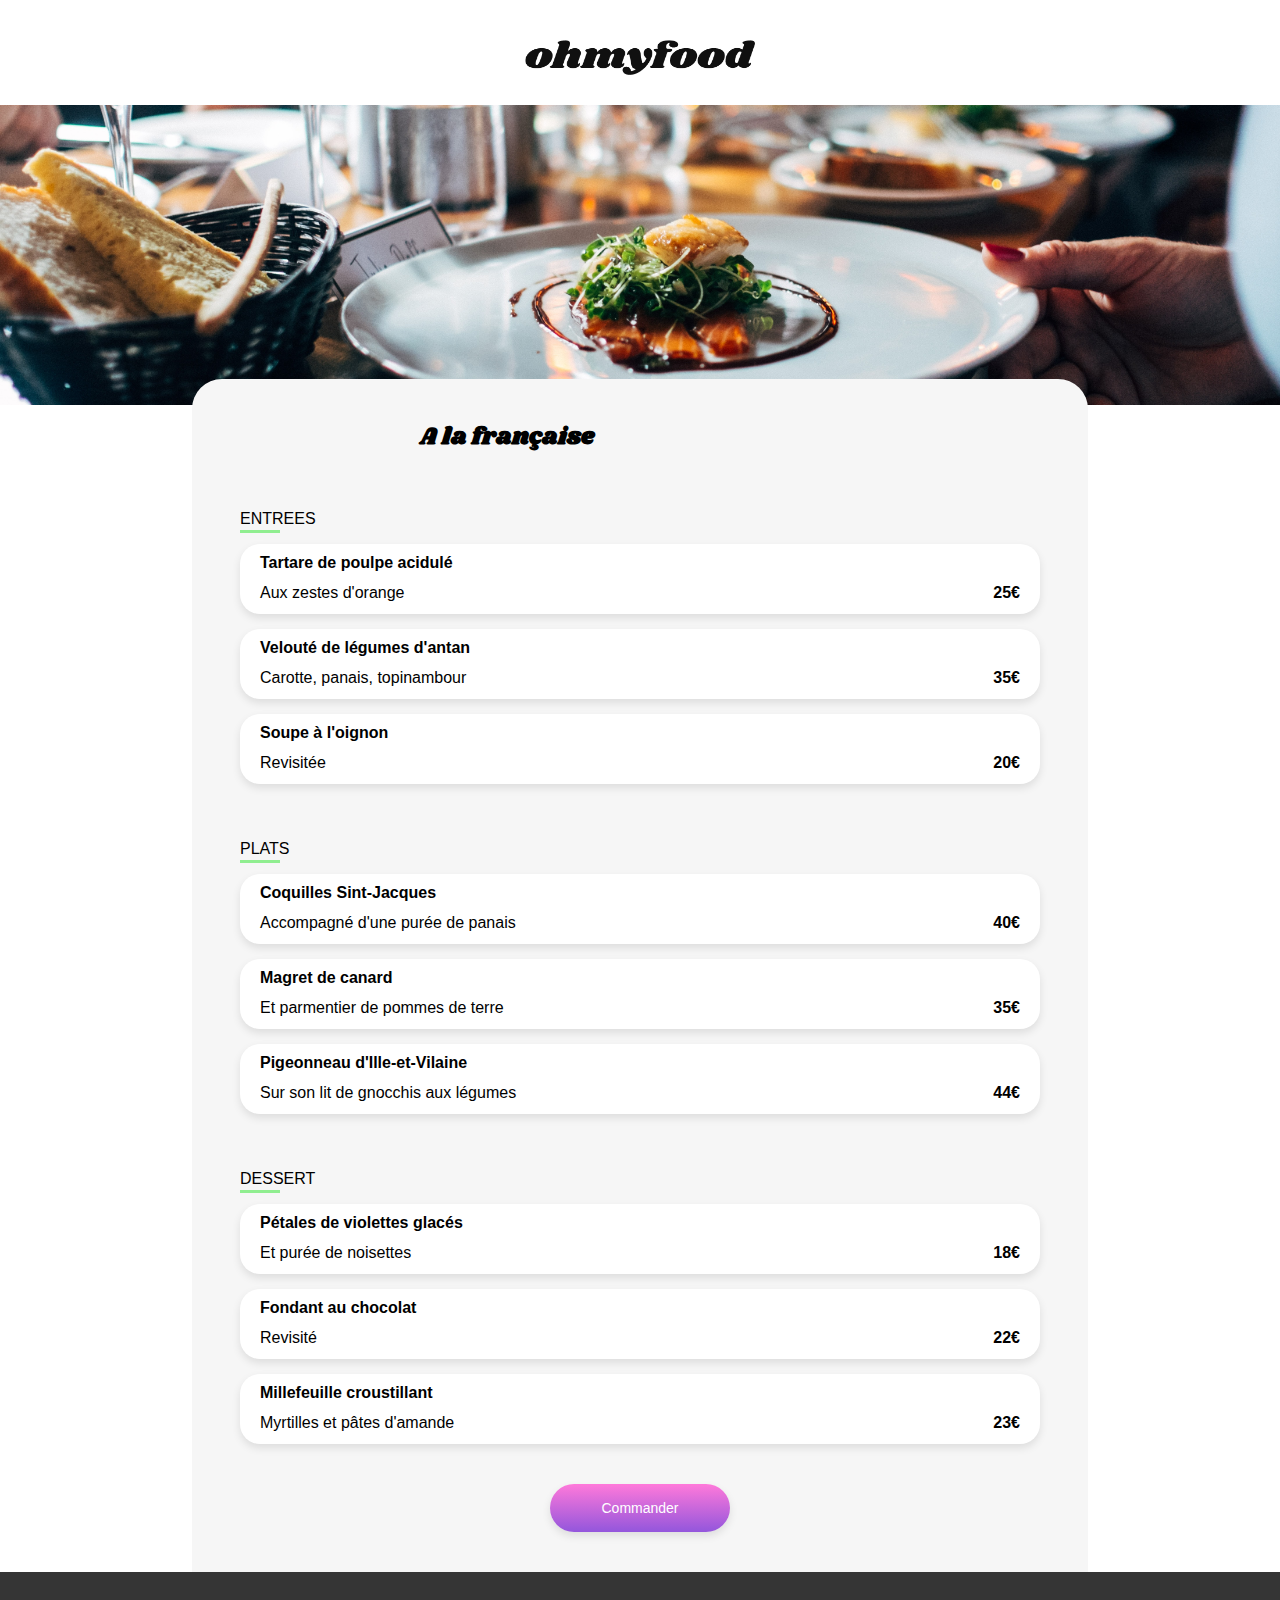
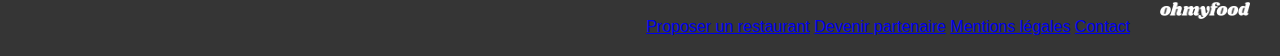
==== a-la-francaise.html @ 3325debd "Ajout des autres pages de restaurants" ====
<!DOCTYPE html>
<html lang="fr">
<head>
    <meta charset="UTF-8">
    <meta name="viewport" content="width=device-width, initial-scale=1.0">
    <title>Oh my food</title>
    <link rel="preconnect" href="https://fonts.googleapis.com">
    <link rel="preconnect" href="https://fonts.gstatic.com" crossorigin>
    <link href="https://fonts.googleapis.com/css2?family=Raleway:wght@400;500;700&display=swap" rel="stylesheet">
    <link rel="stylesheet" href="https://cdnjs.cloudflare.com/ajax/libs/font-awesome/6.2.1/css/all.min.css"
        integrity="sha512-MV7K8+y+gLIBoVD59lQIYicR65iaqukzvf/nwasF0nqhPay5w/9lJmVM2hMDcnK1OnMGCdVK+iQrJ7lzPJQd1w=="
        crossorigin="anonymous" referrerpolicy="no-referrer" />
    <link rel="stylesheet" href="./Sass/style.css">
    </head>
    <body>
    <header class="position-image">
        <div class="position-logo">
        <img class="image-fond"src="/images/myfood.png" alt="logo">
        </div>
      </header> 
      <div class="img-position">
        <img class="img-haut" src="/images/image.a.jpg"></img>
      </div> 
      <div class="centre">
      <main class="main">
      <section>
        <section>
        <div class="span">
            <div><h2 class="texte-menu">A la française</h2><span class="menu-page"><i class="fa-regular fa-heart coeur-vide_menu"></i><i class="fa-solid fa-heart coeur-rempli_menu"></i></span></div></div>
        <article>
            <p class="texte-avec-bordure">ENTREES</p>
            <div class="centre">
        <div class="fond-blanc-position">
        <div class="fond-blanc retard1">
            <h4 class="marge-h">Tartare de poulpe acidulé</h4>
            <div class="span marge-p"><p>Aux zestes d'orange</p><p class="marge-euro">25€</p></div>
            <div class="icone-check">
                <i class="fa-solid fa-circle-check"></i>
            </div>
        </div>
        <div class="fond-blanc retard1">
            <h4 class="marge-h">Velouté de légumes d'antan</h4>
            <div class="span marge-p"><p>Carotte, panais, topinambour</p><p class="marge-euro">35€</p></div>
            <div class="icone-check">
                <i class="fa-solid fa-circle-check"></i>
            </div>
        </div>
        <div class="fond-blanc retard1">
            <h4 class="marge-h">Soupe à l'oignon</h4>
            <div class="span marge-p"><p>Revisitée</p><p class="marge-euro">20€</p></div>
            <div class="icone-check">
                <i class="fa-solid fa-circle-check"></i>
            </div>
        </div>
    </div>
    </div>
</article>
        <article>
            <p class="texte-avec-bordure">PLATS</p>
            <div class="centre">
            <div class="fond-blanc-position">
            <div class="fond-blanc retard2">
                <h4 class="marge-h">Coquilles Sint-Jacques</h4>
                <div class="span marge-p"><p>Accompagné d'une purée de panais</p><p class="marge-euro">40€</p></div>
                <div class="icone-check">
                    <i class="fa-solid fa-circle-check"></i>
                </div>
            </div>
            <div class="fond-blanc retard2">
                <h4 class="marge-h">Magret de canard</h4>
                <div class="span marge-p"><p>Et parmentier de pommes de terre</p><p class="marge-euro">35€</p></div>
                <div class="icone-check">
                    <i class="fa-solid fa-circle-check"></i>
                </div>
            </div>
            <div class="fond-blanc retard2">
                <h4 class="marge-h">Pigeonneau d'Ille-et-Vilaine</h4>
                <div class="span marge-p"><p>Sur son lit de gnocchis aux légumes</p><p class="marge-euro">44€</p></div>
                <div class="icone-check">
                    <i class="fa-solid fa-circle-check"></i>
                </div>
            </div>
        </div>
    </div>
    </article>
        <article>
            <p class="texte-avec-bordure">DESSERT</p>
            <div class="centre">
            <div class="fond-blanc-position">
            <div class="fond-blanc retard3">
                <h4 class="marge-h">Pétales de violettes glacés</h4>
                <div class="span marge-p"> <p>Et purée de noisettes</p><p class="marge-euro">18€</p></div>
                <div class="icone-check">
                    <i class="fa-solid fa-circle-check"></i>
                </div>
            </div>
            <div class="fond-blanc retard3">
                <h4 class="marge-h">Fondant au chocolat</h4>
                <div class="span marge-p"> <p>Revisité</p><p class="marge-euro">22€</p></div>
                <div class="icone-check">
                    <i class="fa-solid fa-circle-check"></i>
                </div>
            </div>
            <div class="fond-blanc retard3">
                <h4 class="marge-h">Millefeuille croustillant</h4>
                <div class="span marge-p"> <p>Myrtilles et pâtes d'amande</p><p class="marge-euro">23€</p></div>
                <div class="icone-check">
                    <i class="fa-solid fa-circle-check"></i>
                </div>
            </div>
        </div>
    </div>
        <div class="position-btn-commander"><button class="btn-violet_menu">Commander</button></div>
    </section>
      </section>
      </main>
    </div>
      <footer class="footer">
        <img class="footer-logo" src="/images/myfood.png" alt="logo"></img>
        <nav>
        <i class="fa fa-cutlery"></i><a href="#">Proposer un restaurant</a>
        <i class="fa-solid fa-handshake-angle"></i><a href="#">Devenir partenaire</a>
        <a href="#">Mentions légales</a>
        <a href="#">Contact</a>
        </nav>
    </footer>
    </body>
</html>
---- Sass/style.css ----
@charset "UTF-8";
/*BODY*/
@import url("https://fonts.googleapis.com/css2?family=Lemon&family=Open+Sans:wght@300&family=Shrikhand&display=swap");
body {
  margin: 0;
  font-family: "Roboto", sans-serif;
}

/*SECTION*/
article {
  background-color: #f6f6f6;
}

.section-color {
  background-color: #f6f6f6;
  padding-top: 20px;
  padding-bottom: 1px;
}

.section-color h2 {
  max-width: 70%;
  white-space: normal;
  text-align: center;
  margin-left: auto;
  margin-right: auto;
}

.section-color p {
  max-width: 90%;
  white-space: normal;
  text-align: center;
  margin-left: auto;
  margin-right: auto;
}

/*FONCTIONNEMENT*/
.mot-fonctionnement {
  margin-top: 50px;
  margin-bottom: 30px;
  margin-left: 20px;
}

.btn-fonctionnement-position {
  display: flex;
  flex-direction: column;
  align-items: center;
  padding-bottom: 30px;
}

.btn-fonctionnement {
  display: flex;
  justify-content: center;
  align-items: center;
  gap: 20px;
  background-color: #F6F6F6;
  border-radius: 20px;
  margin-bottom: 25px;
  position: relative;
  box-shadow: 0px 4px 10px 0px rgba(0, 0, 0, 0.2509803922);
  height: 60px;
  width: 90%;
}

.btn-rond {
  width: 24px;
  height: 24px;
  border-radius: 50%;
  background-color: #9356DC;
  color: #FFFFFF;
  display: flex;
  justify-content: center;
  align-items: center;
  position: absolute;
  left: -12px;
}

.btn-fonctionnement-store {
  color: #9474FF;
}

/*RESTAURANTS*/
.fond-gris {
  background-color: #f6f6ff;
  display: flex;
  flex-direction: column;
  align-items: center;
  gap: 15px;
  margin-top: 15px;
}

.fond-restaurant-gris {
  background-color: #f6f6f6;
  padding: 20px;
}

.fond-restaurant {
  width: 90%;
  height: 235px;
  background-color: white;
  border-radius: 20px;
  position: relative;
}

.img-restaurant {
  width: 100%;
  height: 170px;
  border-top-left-radius: 10px;
  border-top-right-radius: 10px;
  -o-object-fit: cover;
     object-fit: cover;
}

.texte-restaurant-gras {
  font-weight: bold;
  margin-top: 7px;
  margin-left: 7px;
}

.texte-restaurant {
  margin-top: -10px;
  margin-left: 7px;
}

.titre-restaurant {
  margin-bottom: -5px;
}

.marge-ajustement {
  margin-bottom: 60px;
}

.nouveau {
  width: 80px;
  height: 22px;
  border-radius: 2px;
  color: #008766;
  background-color: #99E2D0;
  box-shadow: 0px 4px 10px 0px rgba(0, 0, 0, 0.2509803922);
  position: absolute;
  top: 15px;
  right: 15px;
  text-align: center;
  padding-top: 8px;
  font-weight: 600;
}

/*TABLETTE*/
/*DESKTOP*/
@media screen and (min-width: 1024px) {
  .btn {
    box-shadow: none;
  }
  .logo {
    padding: 30px;
  }
  .section-color h2 {
    font-size: 40px;
  }
  .section-color p {
    font-size: 20px;
  }
  h2 {
    margin-left: 180px;
  }
  .btn-fonctionnement-position {
    flex-direction: row;
    width: 80%;
    gap: 40px;
    margin-left: 200px;
  }
  .titre-restaurant {
    display: flex;
    flex-direction: column;
  }
  .fond-restaurant {
    width: 40%;
  }
  article .fond-gris {
    width: 80%;
    flex-direction: row;
    justify-content: space-around;
    margin-left: 140px;
    padding: 20px;
  }
  .marge-ajustement {
    margin-bottom: 0px;
  }
  .span-coeur {
    left: 470px;
  }
}
/*SECTION*/
@font-face {
  font-family: "Shrikhand";
  src: url("chemin/vers/votre-police/Shrikhand-Regular.ttf") format("truetype");
}
h2.texte-menu {
  font-family: "Shrikhand", sans-serif;
}

.img-haut {
  width: 100%;
  height: 300px;
  -o-object-fit: cover;
     object-fit: cover;
}

.fond-blanc {
  background-color: white;
  border-radius: 20px;
  width: 100%;
  height: 70px;
  box-shadow: 0 4px 8px rgba(0, 0, 0, 0.1);
  overflow: hidden;
  position: relative;
  animation: anim 1s linear forwards;
}

@media (max-width: 1024px) {
  .fond-blanc.retard2:hover h4,
  .fond-blanc.retard2:hover p,
  .fond-blanc.retard1:hover h4,
  .fond-blanc.retard1:hover p,
  .fond-blanc.retard3:hover h4,
  .fond-blanc.retard3:hover p {
    width: 150px;
    text-overflow: ellipsis;
    white-space: nowrap;
    overflow: hidden;
  }
}
.fond-blanc-position {
  display: flex;
  flex-direction: column;
  align-items: center;
  gap: 15px;
  margin-bottom: 40px;
}

.span {
  display: flex;
  align-items: center;
  justify-content: space-between;
  position: relative;
}

.marge-h {
  margin-top: 10px;
  margin-left: 20px;
}

.marge-p {
  margin-top: -25px;
  margin-left: 20px;
}

.marge-euro {
  margin-right: 20px;
  font-weight: bold;
}

.texte-avec-bordure {
  position: relative;
}

.texte-avec-bordure::after {
  content: "";
  position: absolute;
  top: 20px;
  left: 0;
  width: 5%;
  border-bottom: 3px solid lightgreen; /* Bordure solide de couleur noire */
}

@keyframes fadeIn {
  0% {
    opacity: 0;
    transform: translateY(20px);
  }
  100% {
    opacity: 1;
    transform: translateY(0);
  }
}
.retard1,
.retard2,
.retard3,
.retard4 .retard5 .retard6 .retard7 .retard8 {
  opacity: 0;
  transform: translateY(20px);
  animation: fadeIn 0.5s ease-in-out;
}

/* Ajoutez un délai différent pour chaque élément retardé */
.retard1 {
  animation-delay: 0.3s;
}

.retard2 {
  animation-delay: 0.6s;
}

.retard3 {
  animation-delay: 0.9s;
}

.retard4 {
  animation-delay: 1s;
}

/* Déclenchez l'animation lorsque l'élément devient visible */
.retard1,
.retard2,
.retard3,
.retard4 {
  opacity: 1;
  transform: translateY(0);
}

.main {
  display: flex;
  justify-content: center;
  background-color: #f6f6f6;
  position: relative;
  border-radius: 30px 30px 0 0;
  z-index: 1;
}

.position-btn-commander {
  display: flex;
  align-items: center;
  flex-direction: column;
}

.img-position {
  position: relative;
  top: 30px;
}

/*ANIMATION VALIDE*/
.icone-check {
  opacity: 0;
  display: flex;
  background-color: #99E2D0;
  border-radius: 0px 15px 15px 0px;
  position: absolute;
  right: 0px;
  bottom: 0px;
  width: 84px;
  height: 72px;
  transition: opacity 0.3s;
  align-items: center;
  justify-content: center;
  align-content: center;
  flex-direction: column-reverse;
  flex-wrap: wrap;
}

.fond-blanc:hover .icone-check {
  opacity: 1;
}

.icone-check .fa-circle-check {
  color: #99E2D0;
  background-color: white;
  -webkit-background-clip: text;
  -webkit-text-fill-color: transparent;
}

/*TABLETTE*/
/*DESKTOP*/
@media screen and (min-width: 1024px) {
  .main {
    width: 70%;
    display: flex;
  }
  .fond-blanc-position {
    width: 800px;
  }
  .centre {
    display: flex;
    justify-content: center;
  }
  h2.texte-menu {
    margin-top: 40px;
    margin-bottom: 40px;
  }
  .ajustement-span {
    margin-top: 20px;
  }
}
.position-image {
  position: relative;
  top: 20px;
}

.image-fond {
  width: 230px;
  height: 35px;
  padding: 20px;
}

.position-logo {
  display: flex;
  justify-content: center;
}

.logo {
  display: flex;
  justify-content: center;
}

.marge-logo {
  margin-right: 15px;
}

.img {
  width: 190px;
  height: 30px;
}

.btn {
  width: 100%;
  height: 40px;
  border: transparent;
  font-weight: bold;
  background-color: #eaeaea;
  box-shadow: 0px 4px 10px 0px rgba(0, 0, 0, 0.2509803922);
}

.btn-violet-position {
  display: flex;
  justify-content: center;
  margin-top: 30px;
  margin-bottom: 35px;
}

.btn-violet {
  color: white;
  background: linear-gradient(#FF79DA, #9356DC);
  box-shadow: 0 4px 8px rgba(0, 0, 0, 0.1);
  cursor: pointer;
  border: 1px;
  border-radius: 20px;
  height: 45px;
  width: 190px;
  font-size: 14px;
  font-weight: 500;
  transition-property: transform, box-shadow;
}
.btn-violet:hover {
  transform: scale(1);
  filter: brightness(1.1);
  box-shadow: 0 12px 24px rgba(0, 0, 0, 0.3);
  transition: 0.5s;
}

.btn-violet_menu {
  color: white;
  background: linear-gradient(#FF79DA, #9356DC);
  box-shadow: 0 4px 8px rgba(0, 0, 0, 0.1);
  border: 1px;
  border-radius: 25px;
  height: 48px;
  width: 180px;
  font-size: 14px;
  transition-property: transform;
  margin-bottom: 40px;
}
.btn-violet_menu:hover {
  transform: scale(1);
  filter: brightness(1.1);
  box-shadow: 0 12px 24px rgba(0, 0, 0, 0.3);
  transition: 0.5s;
}

.footer {
  background-color: #353535;
  padding: 8px;
  display: flex;
  flex-direction: column;
  justify-content: space-between;
}
.footer-logo {
  filter: brightness(0) invert(1);
  width: 90px;
  height: 17px;
  margin-bottom: 10px;
  padding: 10px;
  margin-top: 30px;
}
.footer_affichage {
  display: flex;
  align-items: center;
  color: #FFFFFF;
  height: 25px;
  gap: 10px;
}

.nav-link {
  text-decoration: none;
  color: white;
  margin-bottom: 25px;
  margin-left: 30px;
}

/*TABLETTE*/
@media (min-width: 769px) and (max-width: 1023px) {
  .footer {
    flex-direction: row;
    justify-content: flex-end;
    align-items: flex-end;
    /* Autres styles pour la tablette */
  }
}
/* DESKTOP */
@media screen and (min-width: 1024px) {
  .footer {
    flex-direction: row;
    justify-content: flex-end;
    align-items: flex-end;
    padding: 20px;
    /* Autres styles pour le bureau */
  }
  .footer-logo {
    order: 5;
    margin: 0px 0px 7px 20px;
    /* Autres styles pour le bureau spécifiquement pour .footer-logo */
  }
}
.coeur-rempli {
  opacity: 0;
  position: absolute;
  font-size: 25px;
  right: 50px;
  bottom: 20px;
}

.coeur-vide {
  opacity: 1;
  position: absolute;
  font-size: 25px;
  right: 50px;
  bottom: 20px;
}

.span-coeur:hover .coeur-vide {
  opacity: 0;
}

.span-coeur:hover .coeur-rempli {
  opacity: 1;
  color: #9747FF;
}

.tasse {
  position: absolute;
  height: 140px;
  width: 180px;
  border: 6px solid purple;
  top: 50%;
  left: 45%;
  border-radius: 0px 0px 70px 70px;
  background: url(/images/coffee.png);
  box-shadow: 0px 0px 0px 6px black;
  background-repeat: repeat-x;
  background-position: 0px 140px;
  animation: fadeInAndOut 1s forwards, fillAndLoader 2.5s infinite, spin 1.2s linear infinite;
  opacity: 0;
}

@keyframes fadeInAndOut {
  0% {
    opacity: 1;
  }
  80% {
    opacity: 1;
  }
  100% {
    opacity: 0;
    display: none;
  }
}
@keyframes fillAndLoader {
  0%, 100% {
    background-position: 0px 140px;
    opacity: 1;
  }
  20% {
    background-position: -450px 100px;
    opacity: 0.5;
  }
  40% {
    background-position: -900px 50px;
    opacity: 1;
  }
  80% {
    background-position: -1350px -40px;
    opacity: 0.5;
  }
  100% {
    background-position: 0px 140px;
    opacity: 1;
  }
}
.poignee {
  height: 70px;
  width: 40px;
  background-color: transparent;
  border: 6px solid black;
  position: relative;
  left: 186px;
  top: 2px;
  border-radius: 0px 25px 80px 0px;
}

@keyframes spin {
  0% {
    transform: rotate(0deg);
  }
  100% {
    transform: rotate(360deg);
  }
}
.menu-page {
  position: relative;
}

.coeur-rempli_menu {
  opacity: 0;
  position: absolute;
  font-size: 25px;
  left: 240px;
  bottom: 20px;
}

.coeur-vide_menu {
  opacity: 1;
  position: absolute;
  font-size: 25px;
  left: 240px;
  bottom: 20px;
}

.span-coeur:hover .coeur-vide_menu {
  opacity: 0;
}

.span-coeur:hover .coeur-rempli_menu {
  opacity: 1;
  color: #9747FF;
}

/*DESKTOP*/
@media screen and (min-width: 1024px) {
  .coeur-rempli_menu {
    left: 450px;
    bottom: 45px;
  }
  .coeur-vide_menu {
    left: 450px;
    bottom: 45px;
  }
}/*# sourceMappingURL=style.css.map */
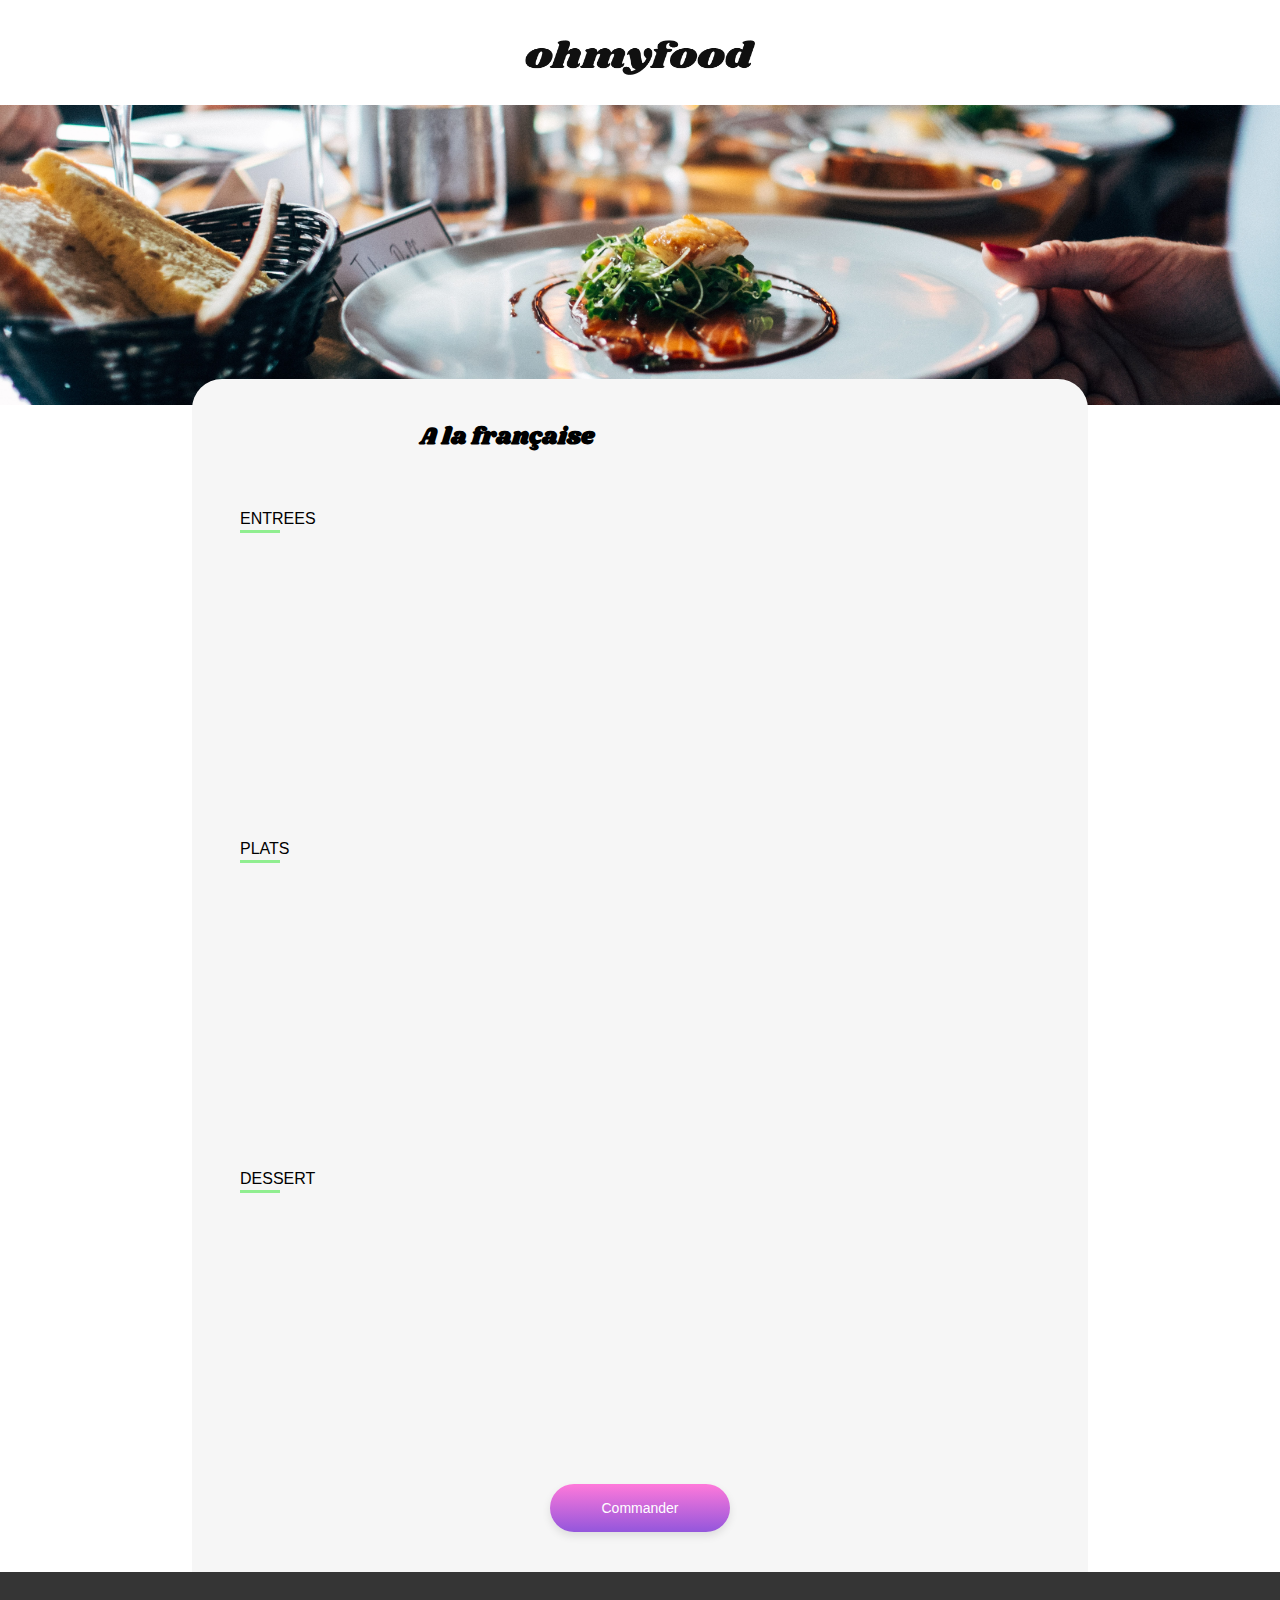
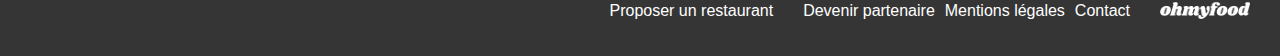
==== commit b7bc752f: "Modification du loader" ====
--- a/a-la-francaise.html
+++ b/a-la-francaise.html
@@ -1,5 +1,6 @@
 <!DOCTYPE html>
 <html lang="fr">
+
 <head>
     <meta charset="UTF-8">
     <meta name="viewport" content="width=device-width, initial-scale=1.0">
@@ -11,118 +12,154 @@
         integrity="sha512-MV7K8+y+gLIBoVD59lQIYicR65iaqukzvf/nwasF0nqhPay5w/9lJmVM2hMDcnK1OnMGCdVK+iQrJ7lzPJQd1w=="
         crossorigin="anonymous" referrerpolicy="no-referrer" />
     <link rel="stylesheet" href="./Sass/style.css">
-    </head>
-    <body>
+</head>
+
+<body>
     <header class="position-image">
         <div class="position-logo">
-        <img class="image-fond"src="/images/myfood.png" alt="logo">
+            <img class="image-fond" src="./images/myfood.png" alt="logo">
         </div>
-      </header> 
-      <div class="img-position">
-        <img class="img-haut" src="/images/image.a.jpg"></img>
-      </div> 
-      <div class="centre">
-      <main class="main">
-      <section>
-        <section>
-        <div class="span">
-            <div><h2 class="texte-menu">A la française</h2><span class="menu-page"><i class="fa-regular fa-heart coeur-vide_menu"></i><i class="fa-solid fa-heart coeur-rempli_menu"></i></span></div></div>
-        <article>
-            <p class="texte-avec-bordure">ENTREES</p>
-            <div class="centre">
-        <div class="fond-blanc-position">
-        <div class="fond-blanc retard1">
-            <h4 class="marge-h">Tartare de poulpe acidulé</h4>
-            <div class="span marge-p"><p>Aux zestes d'orange</p><p class="marge-euro">25€</p></div>
-            <div class="icone-check">
-                <i class="fa-solid fa-circle-check"></i>
-            </div>
+    </header>
+    <div class="img-position">
+        <img class="img-haut" src="./images/image.a.jpg"></img>
+    </div>
+    <div class="centre">
+        <main class="main">
+            <section>
+                <section>
+                    <div class="span">
+                        <div>
+                            <h2 class="texte-menu">A la française</h2><span class="menu-page"><i
+                                    class="fa-regular fa-heart coeur-vide_menu"></i><i
+                                    class="fa-solid fa-heart coeur-rempli_menu"></i></span>
+                        </div>
+                    </div>
+                    <article>
+                        <p class="texte-avec-bordure">ENTREES</p>
+                        <div class="centre">
+                            <div class="fond-blanc-position">
+                                <div class="fond-blanc retard1">
+                                    <h4 class="marge-h">Tartare de poulpe acidulé</h4>
+                                    <div class="span marge-p">
+                                        <p>Aux zestes d'orange</p>
+                                        <p class="marge-euro">25€</p>
+                                    </div>
+                                    <div class="icone-check">
+                                        <i class="fa-solid fa-circle-check"></i>
+                                    </div>
+                                </div>
+                                <div class="fond-blanc retard1">
+                                    <h4 class="marge-h">Velouté de légumes d'antan</h4>
+                                    <div class="span marge-p">
+                                        <p>Carotte, panais, topinambour</p>
+                                        <p class="marge-euro">35€</p>
+                                    </div>
+                                    <div class="icone-check">
+                                        <i class="fa-solid fa-circle-check"></i>
+                                    </div>
+                                </div>
+                                <div class="fond-blanc retard1">
+                                    <h4 class="marge-h">Soupe à l'oignon</h4>
+                                    <div class="span marge-p">
+                                        <p>Revisitée</p>
+                                        <p class="marge-euro">20€</p>
+                                    </div>
+                                    <div class="icone-check">
+                                        <i class="fa-solid fa-circle-check"></i>
+                                    </div>
+                                </div>
+                            </div>
+                        </div>
+                    </article>
+                    <article>
+                        <p class="texte-avec-bordure">PLATS</p>
+                        <div class="centre">
+                            <div class="fond-blanc-position">
+                                <div class="fond-blanc retard2">
+                                    <h4 class="marge-h">Coquilles Sint-Jacques</h4>
+                                    <div class="span marge-p">
+                                        <p>Accompagné d'une purée de panais</p>
+                                        <p class="marge-euro">40€</p>
+                                    </div>
+                                    <div class="icone-check">
+                                        <i class="fa-solid fa-circle-check"></i>
+                                    </div>
+                                </div>
+                                <div class="fond-blanc retard2">
+                                    <h4 class="marge-h">Magret de canard</h4>
+                                    <div class="span marge-p">
+                                        <p>Et parmentier de pommes de terre</p>
+                                        <p class="marge-euro">35€</p>
+                                    </div>
+                                    <div class="icone-check">
+                                        <i class="fa-solid fa-circle-check"></i>
+                                    </div>
+                                </div>
+                                <div class="fond-blanc retard2">
+                                    <h4 class="marge-h">Pigeonneau d'Ille-et-Vilaine</h4>
+                                    <div class="span marge-p">
+                                        <p>Sur son lit de gnocchis aux légumes</p>
+                                        <p class="marge-euro">44€</p>
+                                    </div>
+                                    <div class="icone-check">
+                                        <i class="fa-solid fa-circle-check"></i>
+                                    </div>
+                                </div>
+                            </div>
+                        </div>
+                    </article>
+                    <article>
+                        <p class="texte-avec-bordure">DESSERT</p>
+                        <div class="centre">
+                            <div class="fond-blanc-position">
+                                <div class="fond-blanc retard3">
+                                    <h4 class="marge-h">Pétales de violettes glacés</h4>
+                                    <div class="span marge-p">
+                                        <p>Et purée de noisettes</p>
+                                        <p class="marge-euro">18€</p>
+                                    </div>
+                                    <div class="icone-check">
+                                        <i class="fa-solid fa-circle-check"></i>
+                                    </div>
+                                </div>
+                                <div class="fond-blanc retard3">
+                                    <h4 class="marge-h">Fondant au chocolat</h4>
+                                    <div class="span marge-p">
+                                        <p>Revisité</p>
+                                        <p class="marge-euro">22€</p>
+                                    </div>
+                                    <div class="icone-check">
+                                        <i class="fa-solid fa-circle-check"></i>
+                                    </div>
+                                </div>
+                                <div class="fond-blanc retard3">
+                                    <h4 class="marge-h">Millefeuille croustillant</h4>
+                                    <div class="span marge-p">
+                                        <p>Myrtilles et pâtes d'amande</p>
+                                        <p class="marge-euro">23€</p>
+                                    </div>
+                                    <div class="icone-check">
+                                        <i class="fa-solid fa-circle-check"></i>
+                                    </div>
+                                </div>
+                            </div>
+                        </div>
+                        <div class="position-btn-commander"><button class="btn-violet_menu">Commander</button></div>
+                </section>
+            </section>
+        </main>
+    </div>
+    <footer class="footer">
+        <img class="footer-logo" src="./images/myfood.png" alt="logo"></img>
+        <div class="footer_affichage">
+            <span><i class="fa fa-cutlery nav-link"></i></span><a href="#" class="nav-link">Proposer un restaurant</a>
         </div>
-        <div class="fond-blanc retard1">
-            <h4 class="marge-h">Velouté de légumes d'antan</h4>
-            <div class="span marge-p"><p>Carotte, panais, topinambour</p><p class="marge-euro">35€</p></div>
-            <div class="icone-check">
-                <i class="fa-solid fa-circle-check"></i>
-            </div>
-        </div>
-        <div class="fond-blanc retard1">
-            <h4 class="marge-h">Soupe à l'oignon</h4>
-            <div class="span marge-p"><p>Revisitée</p><p class="marge-euro">20€</p></div>
-            <div class="icone-check">
-                <i class="fa-solid fa-circle-check"></i>
-            </div>
-        </div>
-    </div>
-    </div>
-</article>
-        <article>
-            <p class="texte-avec-bordure">PLATS</p>
-            <div class="centre">
-            <div class="fond-blanc-position">
-            <div class="fond-blanc retard2">
-                <h4 class="marge-h">Coquilles Sint-Jacques</h4>
-                <div class="span marge-p"><p>Accompagné d'une purée de panais</p><p class="marge-euro">40€</p></div>
-                <div class="icone-check">
-                    <i class="fa-solid fa-circle-check"></i>
-                </div>
-            </div>
-            <div class="fond-blanc retard2">
-                <h4 class="marge-h">Magret de canard</h4>
-                <div class="span marge-p"><p>Et parmentier de pommes de terre</p><p class="marge-euro">35€</p></div>
-                <div class="icone-check">
-                    <i class="fa-solid fa-circle-check"></i>
-                </div>
-            </div>
-            <div class="fond-blanc retard2">
-                <h4 class="marge-h">Pigeonneau d'Ille-et-Vilaine</h4>
-                <div class="span marge-p"><p>Sur son lit de gnocchis aux légumes</p><p class="marge-euro">44€</p></div>
-                <div class="icone-check">
-                    <i class="fa-solid fa-circle-check"></i>
-                </div>
-            </div>
-        </div>
-    </div>
-    </article>
-        <article>
-            <p class="texte-avec-bordure">DESSERT</p>
-            <div class="centre">
-            <div class="fond-blanc-position">
-            <div class="fond-blanc retard3">
-                <h4 class="marge-h">Pétales de violettes glacés</h4>
-                <div class="span marge-p"> <p>Et purée de noisettes</p><p class="marge-euro">18€</p></div>
-                <div class="icone-check">
-                    <i class="fa-solid fa-circle-check"></i>
-                </div>
-            </div>
-            <div class="fond-blanc retard3">
-                <h4 class="marge-h">Fondant au chocolat</h4>
-                <div class="span marge-p"> <p>Revisité</p><p class="marge-euro">22€</p></div>
-                <div class="icone-check">
-                    <i class="fa-solid fa-circle-check"></i>
-                </div>
-            </div>
-            <div class="fond-blanc retard3">
-                <h4 class="marge-h">Millefeuille croustillant</h4>
-                <div class="span marge-p"> <p>Myrtilles et pâtes d'amande</p><p class="marge-euro">23€</p></div>
-                <div class="icone-check">
-                    <i class="fa-solid fa-circle-check"></i>
-                </div>
-            </div>
-        </div>
-    </div>
-        <div class="position-btn-commander"><button class="btn-violet_menu">Commander</button></div>
-    </section>
-      </section>
-      </main>
-    </div>
-      <footer class="footer">
-        <img class="footer-logo" src="/images/myfood.png" alt="logo"></img>
-        <nav>
-        <i class="fa fa-cutlery"></i><a href="#">Proposer un restaurant</a>
-        <i class="fa-solid fa-handshake-angle"></i><a href="#">Devenir partenaire</a>
-        <a href="#">Mentions légales</a>
-        <a href="#">Contact</a>
-        </nav>
+        <div class="footer_affichage"><span><i class="fa-solid fa-handshake-angle nav-link"></i></span><a href="#"
+                class="nav-link">Devenir partenaire</a></div>
+        <div class="footer_affichage"> <a href="#" class="nav-link">Mentions légales</a></div>
+        <div class="footer_affichage"><a href="#" class="nav-link">Contact</a></div>
+
     </footer>
-    </body>
+</body>
+
 </html>--- a/Sass/style.css
+++ b/Sass/style.css
@@ -272,6 +272,14 @@
   border-bottom: 3px solid lightgreen; /* Bordure solide de couleur noire */
 }
 
+.retard1,
+.retard2,
+.retard3 {
+  opacity: 0;
+  transform: translateY(20px);
+  animation: fadeIn 0.5s ease-in-out forwards;
+}
+
 @keyframes fadeIn {
   0% {
     opacity: 0;
@@ -282,39 +290,17 @@
     transform: translateY(0);
   }
 }
-.retard1,
-.retard2,
-.retard3,
-.retard4 .retard5 .retard6 .retard7 .retard8 {
-  opacity: 0;
-  transform: translateY(20px);
-  animation: fadeIn 0.5s ease-in-out;
-}
-
 /* Ajoutez un délai différent pour chaque élément retardé */
 .retard1 {
-  animation-delay: 0.3s;
+  animation-delay: 0.2s;
 }
 
 .retard2 {
-  animation-delay: 0.6s;
+  animation-delay: 0.9s;
 }
 
 .retard3 {
-  animation-delay: 0.9s;
-}
-
-.retard4 {
-  animation-delay: 1s;
-}
-
-/* Déclenchez l'animation lorsque l'élément devient visible */
-.retard1,
-.retard2,
-.retard3,
-.retard4 {
-  opacity: 1;
-  transform: translateY(0);
+  animation-delay: 1.5s;
 }
 
 .main {
@@ -344,11 +330,11 @@
   background-color: #99E2D0;
   border-radius: 0px 15px 15px 0px;
   position: absolute;
-  right: 0px;
+  right: -50px;
   bottom: 0px;
   width: 84px;
   height: 72px;
-  transition: opacity 0.3s;
+  transition: opacity 0.3s, right 0.5s ease-in-out; /* Ajout de la transition pour la propriété "right" */
   align-items: center;
   justify-content: center;
   align-content: center;
@@ -358,6 +344,7 @@
 
 .fond-blanc:hover .icone-check {
   opacity: 1;
+  right: 0;
 }
 
 .icone-check .fa-circle-check {
@@ -501,7 +488,7 @@
   text-decoration: none;
   color: white;
   margin-bottom: 25px;
-  margin-left: 30px;
+  margin-left: 10px;
 }
 
 /*TABLETTE*/
@@ -553,75 +540,6 @@
   color: #9747FF;
 }
 
-.tasse {
-  position: absolute;
-  height: 140px;
-  width: 180px;
-  border: 6px solid purple;
-  top: 50%;
-  left: 45%;
-  border-radius: 0px 0px 70px 70px;
-  background: url(/images/coffee.png);
-  box-shadow: 0px 0px 0px 6px black;
-  background-repeat: repeat-x;
-  background-position: 0px 140px;
-  animation: fadeInAndOut 1s forwards, fillAndLoader 2.5s infinite, spin 1.2s linear infinite;
-  opacity: 0;
-}
-
-@keyframes fadeInAndOut {
-  0% {
-    opacity: 1;
-  }
-  80% {
-    opacity: 1;
-  }
-  100% {
-    opacity: 0;
-    display: none;
-  }
-}
-@keyframes fillAndLoader {
-  0%, 100% {
-    background-position: 0px 140px;
-    opacity: 1;
-  }
-  20% {
-    background-position: -450px 100px;
-    opacity: 0.5;
-  }
-  40% {
-    background-position: -900px 50px;
-    opacity: 1;
-  }
-  80% {
-    background-position: -1350px -40px;
-    opacity: 0.5;
-  }
-  100% {
-    background-position: 0px 140px;
-    opacity: 1;
-  }
-}
-.poignee {
-  height: 70px;
-  width: 40px;
-  background-color: transparent;
-  border: 6px solid black;
-  position: relative;
-  left: 186px;
-  top: 2px;
-  border-radius: 0px 25px 80px 0px;
-}
-
-@keyframes spin {
-  0% {
-    transform: rotate(0deg);
-  }
-  100% {
-    transform: rotate(360deg);
-  }
-}
 .menu-page {
   position: relative;
 }
@@ -642,11 +560,11 @@
   bottom: 20px;
 }
 
-.span-coeur:hover .coeur-vide_menu {
+.span:hover .coeur-vide_menu {
   opacity: 0;
 }
 
-.span-coeur:hover .coeur-rempli_menu {
+.span:hover .coeur-rempli_menu {
   opacity: 1;
   color: #9747FF;
 }
@@ -661,4 +579,48 @@
     left: 450px;
     bottom: 45px;
   }
+}
+.loader {
+  position: fixed;
+  height: 100%;
+  width: 100%;
+  z-index: 1000;
+  background-color: white;
+  display: flex;
+  justify-content: center;
+  align-items: center;
+  animation: loader 0.5s ease-out;
+  animation-delay: 1.2s;
+  animation-fill-mode: both;
+}
+
+.loader_rond {
+  border: 20px solid #9356DC;
+  border-top: 20px solid black;
+  border-bottom: 20px solid black;
+  border-radius: 70%;
+  width: 150px;
+  height: 150px;
+  animation: spin 1.2s linear infinite;
+}
+
+@keyframes loader {
+  0% {
+    opacity: 1;
+  }
+  50% {
+    opacity: 0.5;
+  }
+  100% {
+    opacity: 0;
+    z-index: -1000;
+  }
+}
+@keyframes spin {
+  0% {
+    transform: rotate(0deg);
+  }
+  100% {
+    transform: rotate(360deg);
+  }
 }/*# sourceMappingURL=style.css.map */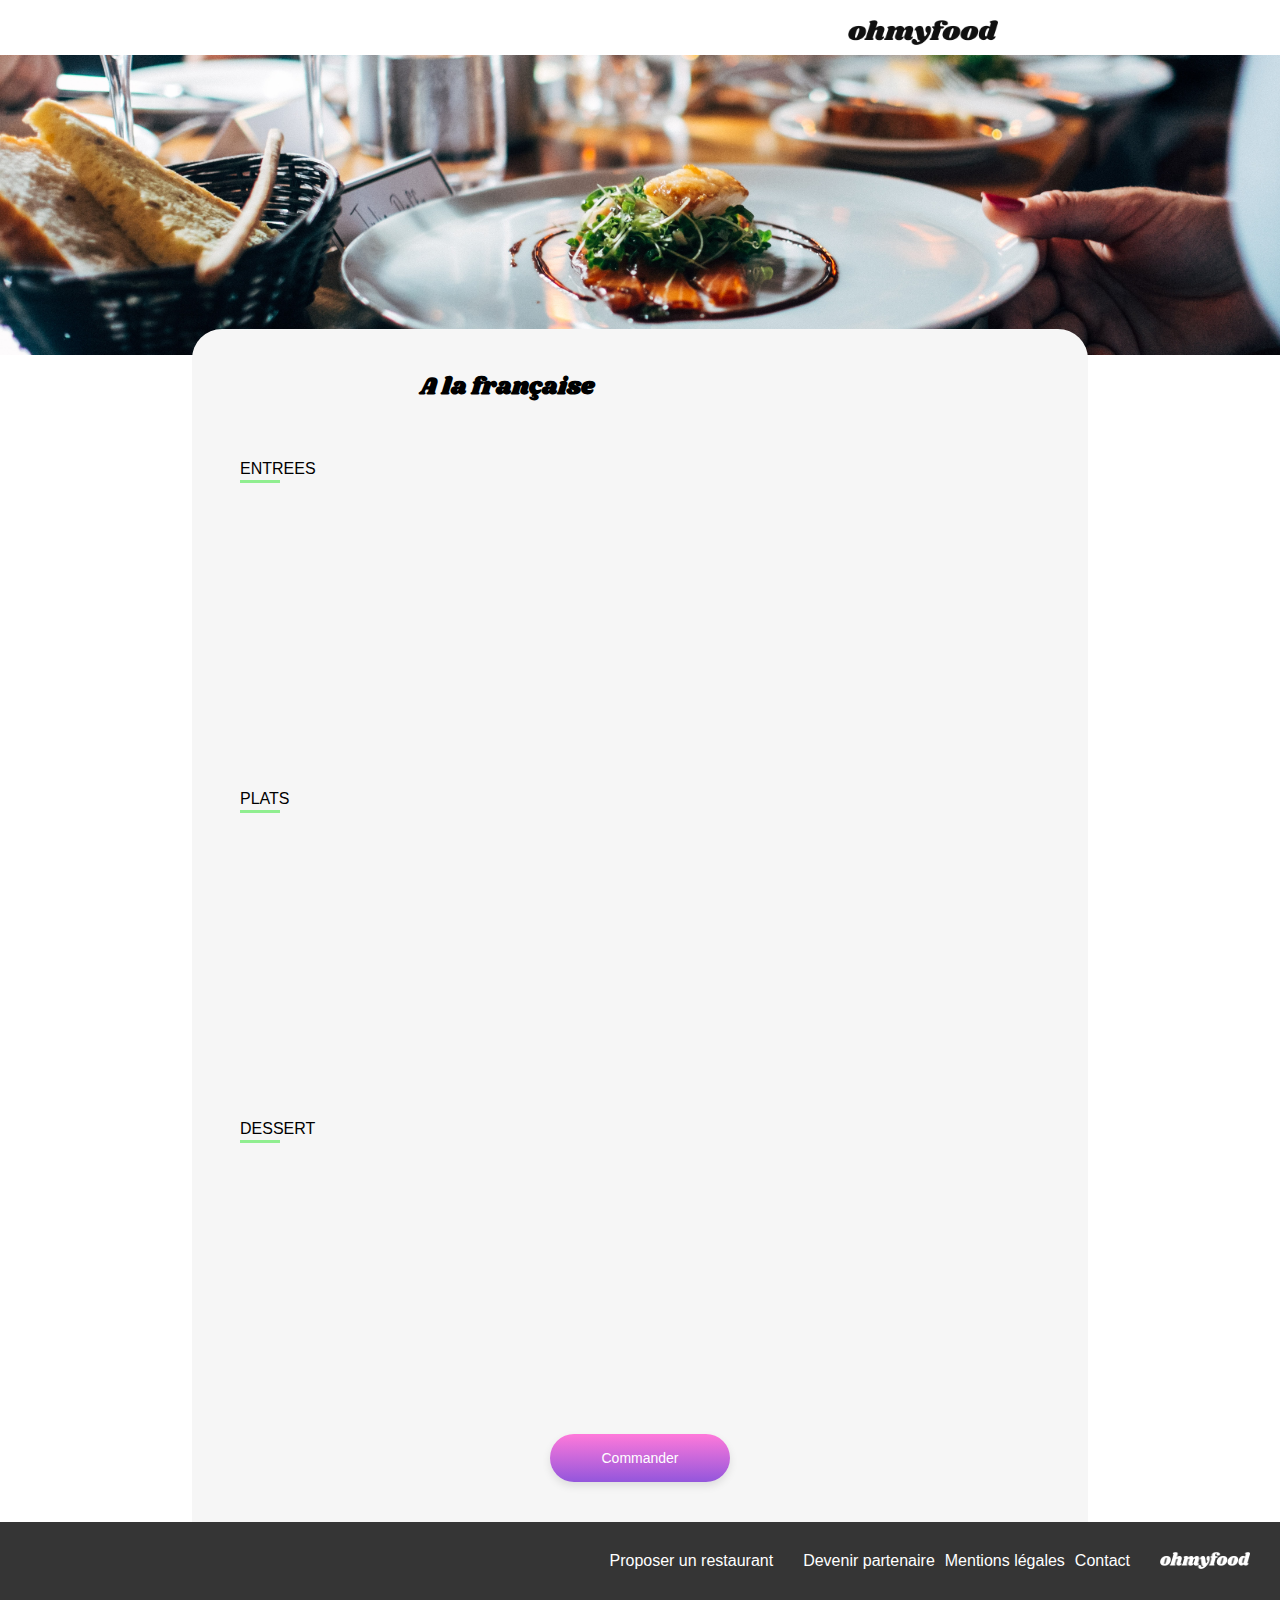
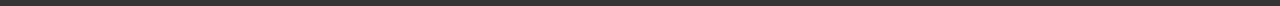
==== commit 04faaa2c: "Ajout de la fleche" ====
--- a/a-la-francaise.html
+++ b/a-la-francaise.html
@@ -16,6 +16,11 @@
 
 <body>
     <header class="position-image">
+        <div>
+            <a href="index.html">
+                <i class="fa-solid fa-arrow-left"></i>
+            </a>
+        </div>
         <div class="position-logo">
             <img class="image-fond" src="./images/myfood.png" alt="logo">
         </div>
--- a/Sass/style.css
+++ b/Sass/style.css
@@ -379,17 +379,24 @@
 .position-image {
   position: relative;
   top: 20px;
+  display: flex;
+  align-items: center;
+  justify-content: space-around;
 }
 
 .image-fond {
-  width: 230px;
-  height: 35px;
-  padding: 20px;
+  width: 150px;
+  height: 25px;
 }
 
 .position-logo {
   display: flex;
   justify-content: center;
+}
+
+.position-fleche {
+  position: fixed;
+  left: 10px;
 }
 
 .logo {
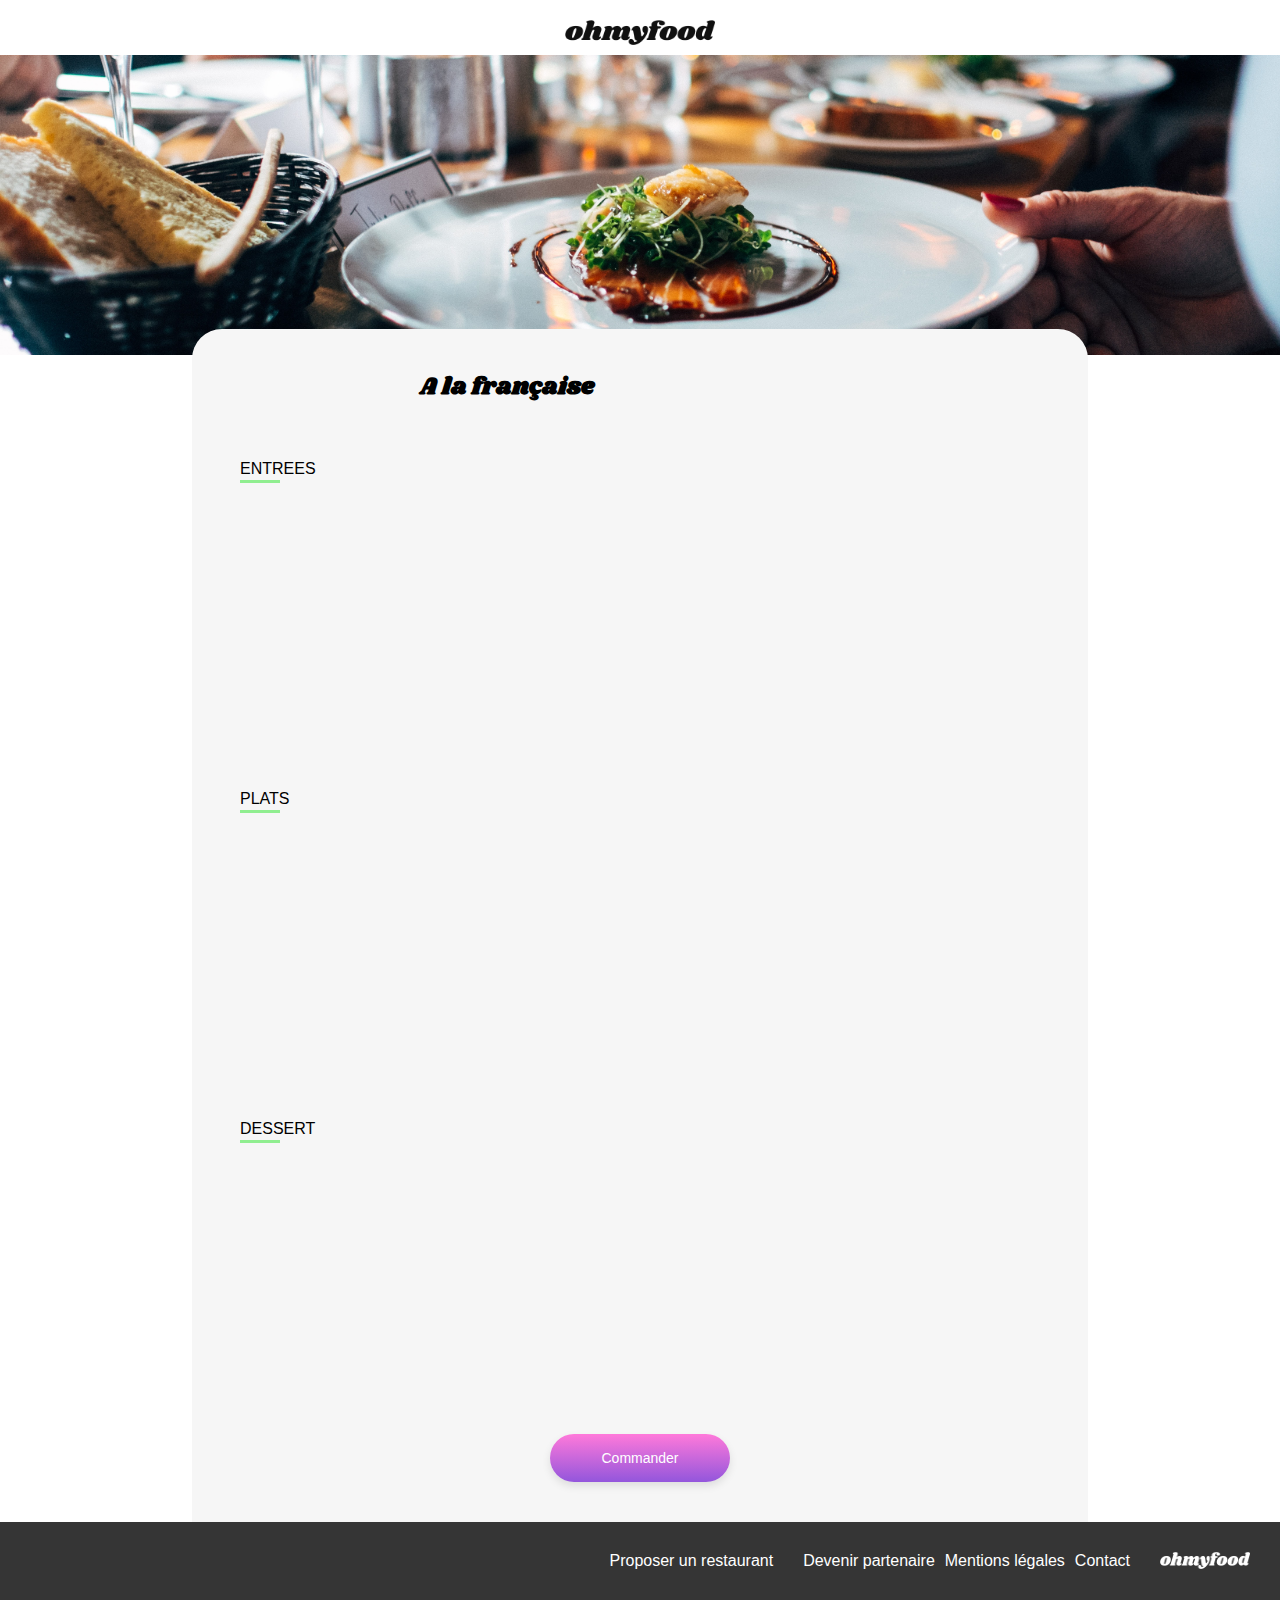
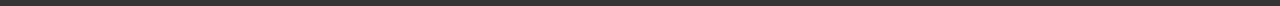
==== commit e7a4f69b: "Modification de l'affichage du selecteur de plat" ====
--- a/a-la-francaise.html
+++ b/a-la-francaise.html
@@ -16,7 +16,7 @@
 
 <body>
     <header class="position-image">
-        <div>
+        <div class="position-fleche">
             <a href="index.html">
                 <i class="fa-solid fa-arrow-left"></i>
             </a>
--- a/Sass/style.css
+++ b/Sass/style.css
@@ -323,7 +323,7 @@
   top: 30px;
 }
 
-/*ANIMATION VALIDE*/
+/*SELECTEUR DE PLATS*/
 .icone-check {
   opacity: 0;
   display: flex;
@@ -332,7 +332,7 @@
   position: absolute;
   right: -50px;
   bottom: 0px;
-  width: 84px;
+  width: 64px;
   height: 72px;
   transition: opacity 0.3s, right 0.5s ease-in-out; /* Ajout de la transition pour la propriété "right" */
   align-items: center;
@@ -352,6 +352,7 @@
   background-color: white;
   -webkit-background-clip: text;
   -webkit-text-fill-color: transparent;
+  font-size: 25px;
 }
 
 /*TABLETTE*/
@@ -394,14 +395,20 @@
   justify-content: center;
 }
 
+/*FLECHE*/
 .position-fleche {
   position: fixed;
   left: 10px;
 }
 
+.fa-arrow-left {
+  color: black;
+}
+
 .logo {
   display: flex;
   justify-content: center;
+  padding: 15px;
 }
 
 .marge-logo {
@@ -528,6 +535,9 @@
   font-size: 25px;
   right: 50px;
   bottom: 20px;
+  background: linear-gradient(#FF79DA, #9356DC);
+  -webkit-background-clip: text;
+  -webkit-text-fill-color: transparent;
 }
 
 .coeur-vide {
@@ -539,12 +549,13 @@
 }
 
 .span-coeur:hover .coeur-vide {
+  transition: 0.5s linear;
   opacity: 0;
 }
 
 .span-coeur:hover .coeur-rempli {
+  transition: 0.5s linear;
   opacity: 1;
-  color: #9747FF;
 }
 
 .menu-page {
@@ -557,6 +568,9 @@
   font-size: 25px;
   left: 240px;
   bottom: 20px;
+  background: linear-gradient(#FF79DA, #9356DC);
+  -webkit-background-clip: text;
+  -webkit-text-fill-color: transparent;
 }
 
 .coeur-vide_menu {
@@ -568,12 +582,13 @@
 }
 
 .span:hover .coeur-vide_menu {
+  transition: 0.5s linear;
   opacity: 0;
 }
 
 .span:hover .coeur-rempli_menu {
+  transition: 0.5s linear;
   opacity: 1;
-  color: #9747FF;
 }
 
 /*DESKTOP*/
